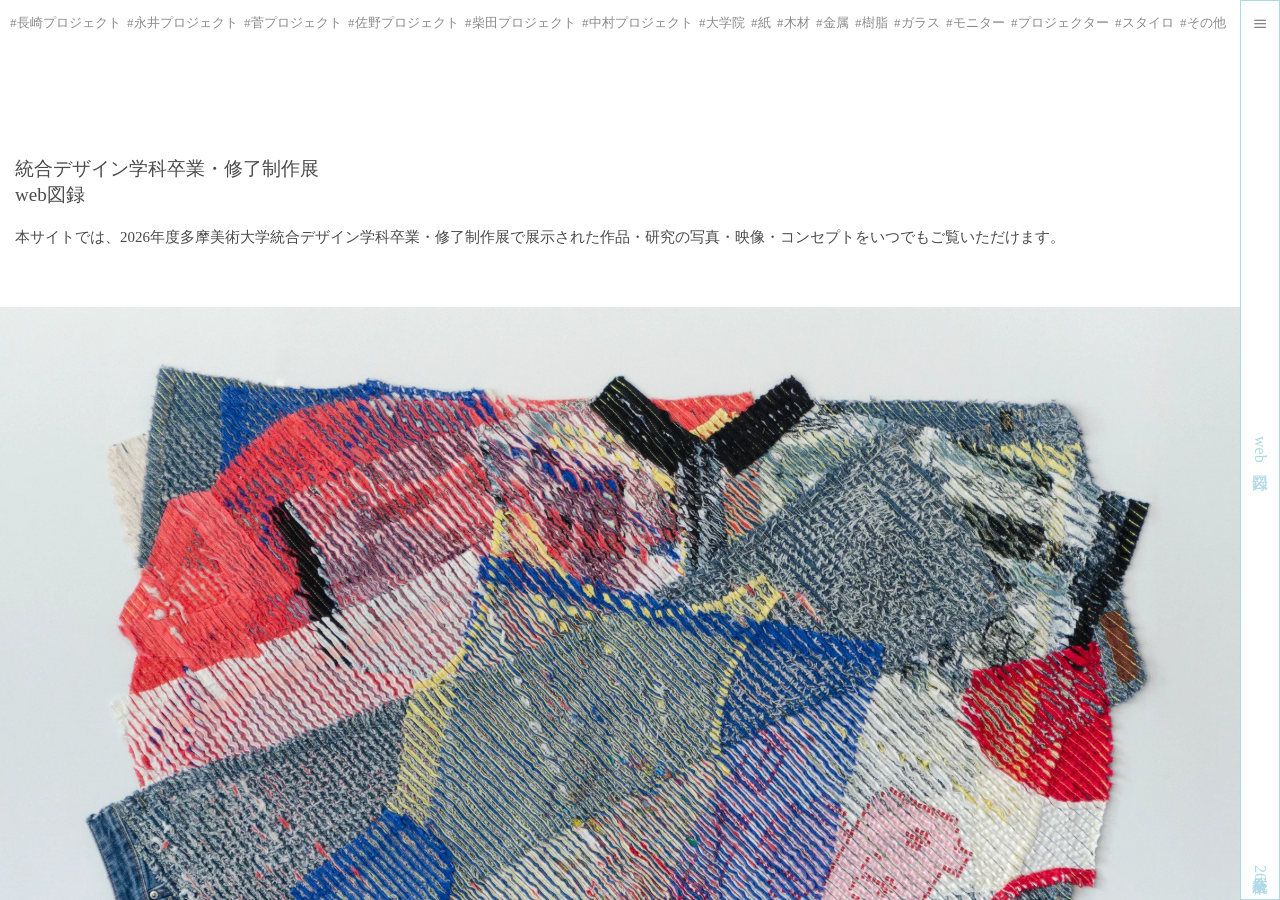
==== index.html @ 639e388f "add code meta name=robots content=noindex" ====
<!DOCTYPE html>
<html lang="ja">
<head>
    <meta charset="UTF-8">
    <meta name="viewport" content="width=device-width, initial-scale=1.0">
    <meta name="robots" content="noindex">
    <title>Prototype / 統合デザイン学科卒業・修了制作展2026 / web図録</title>
    <link rel="stylesheet" href="common.css">
    <link rel="stylesheet" href="index.css">

</head>

<body>


<!---->

<div class="app-container">


  <main class="main-window">
    <div class="content-wrapper">

      <section class="filter-tags"></section>

      <section class="web-title">
        <a class="title" href="index.html">統合デザイン学科卒業・修了制作展<br>web図録</a> <!--あとでリンク入れるか？　今の様子では、プロジェクト名に変化-->
        <div class="professor-name"></div>
        <div class="titletext">本サイトでは、2026年度多摩美術大学統合デザイン学科卒業・修了制作展で展示された作品・研究の写真・映像・コンセプトをいつでもご覧いただけます。</div>
        <!--↑ここもプロジェクト説明文に変化-->
      </section>

      <div id="work-list" class="work-grid"></div>

      <div style="height: 400px;"></div> <!--（スクロール確認用のダミー余白）-->
    </div>
  </main>





<nav class="side-bar" id="side-bar">
    <div class="fixed-labels">
      <div class="bar-icon"  id="menu-icon-toggle"><span>≡</span></div>
      <div class="bar-mid"><span class="vertical-text">web図録</span></div>
      <div class="bar-low"><span class="vertical-text">統合卒展26</span></div>
    </div>


<!--左揃えしたいグループを一塊=wrapperにしていき、その中で左揃えにする-->
  <div class="menu-content" id="menu-content">
      <div class="menu-links-wrapper">
        <div class="menu-links">
          <div><a href="index.html" class="linktoTop">web図録トップ</a></div>
          <div><a class="linktoCredit">クレジット</a></div>
          <div><a href="https://integrated.jp/gw26/" class="linktoExhibitionsite">当日のサイト</a></div>
          <div class="sns-links">
            <span><a href="https://www.instagram.com/integrated_gw">Instagram</a></span>
            <span><a href="https://x.com/integrated_gw">X</a></span>
          </div>
        </div>
      </div>

    <div class="exhibition-title">
      <div class="title-jp">
        多摩美術大学<br>
        統合デザイン学科<br>
        卒業・修了制作展 2026
      </div>
      <div class="title-en">
        Tama Art University<br>
        Department of Integrated Design<br>
        Graduation Show 2026
      </div>
    </div>

  <p class="gimmick-info">（つぶつぶをクリックしてみてください。）</p>
  </div>

</nav>

<main class="sidebar-underrayer"></main>



</div>





<script src="common.js"></script>
<script src="index.js"></script>


</body>

</html>
---- common.css ----
html, body {
  width: 100%;
  height: 100%;
  margin: 0;
  padding: 0;
  overflow-x: hidden; /* 横方向のはみ出しを隠す */
  /*position: fixed;*/    /* iPhoneでの「引っ張り更新」などの余計な動きを止める（任意） */
  font-family: "Times","Yu Gothic","游ゴシック";
}


/* 画面全体の器 */
.app-container {
  display: flex;         /* 横並びにする */
  width: 100vw;          /* 画面の横幅いっぱい */
  height: 100vh;         /* 画面の縦幅いっぱい（ここが重要！） */
  overflow: hidden;      /* 画面全体がガタガタ動くのを防ぐ */
}

/* 左側のメイン窓 */
.main-window {
  position: relative;
  padding-top: 0;
  margin-top: 0;
  /*width: calc(100vw - 40px); /*サイドバーの幅を変えたらここも買えること*/
  flex: 1; /* 残りの幅を全て使用する指示 */
  height: 100%;          /* 親（container）と同じ高さにする */
  overflow-y: auto;      /* 中身が溢れたら、この窓の中だけでスクロールさせる */
  overflow-x: hidden;
  z-index: 1;         /* サイドバーより低い数字 */
  -webkit-overflow-scrolling: touch; /* iPhoneでヌルヌル動かすための設定 */
  background-color: #fff;

  /* --- スクロールバーを隠す設定 --- */
  -ms-overflow-style: none;    /* IE, Edge用 */
  scrollbar-width: none;       /* Firefox用 */
}

/* Chrome, Safari, iPhone用 */
.main-window::-webkit-scrollbar {
  display: none;
}




/* メインコンテンツ：バーの幅(40px)分だけ右を空ける */
.sidebar-underrayer{
  padding-right: 40px; 
  box-sizing: border-box;
}

/* 右側のサイドバー */
.side-bar {
  width: 40px;
  height: 100dvh;  /* safariでは下にあるUIで文字が隠れたりするので、動的ビューポートの高さ(dynamic viewport height)を指定 */
  right: 0;
  top: 0;
  background-color: #fff;
  box-shadow: inset 0 0 0 1px #add8e6; /* イラレの「線の位置：内側」と同じ挙動。4つ目の数値は線の広がりを指定 */
  /*flex-shrink: 0;        /* 画面が狭くなってもバーが潰れないようにする */

  cursor: pointer;
  position: fixed;
  display: flex;
  align-items: center;
  justify-content: center;
  z-index: 700;
  pointer-events: auto;

  box-sizing: border-box; /* paddingを幅に含める */
  padding: 20px;
  /*transition: width 0.4s ease;*/
}
.side-bar.is-open {
  width: 100vw;
  box-shadow: inset 0 0 0 3px #add8e6;
  padding-right: 40px; /* 右側のバーの幅分、内側に押し戻す */
}

/* 縦書きテキスト */
.vertical-text {
  writing-mode: vertical-rl;
  color: #add8e6;
  font-family: "Times","Yu Mincho","游明朝体";
  white-space: nowrap;   /* 改行を防ぐ */

  /* spanを「箱」として認識させ、中の文字を中央へ */
  display: inline-flex;
  align-items: center;
  justify-content: center;
  
  line-height: 1.2em;
  text-align: center;
  margin: 0;
  padding: 0;
  width: 1em;
  margin: 0 0 0 0;
}
.fixed-labels{
  position: absolute;
  top: 0;
  right: 0;
  width: 40px;
  height: 100%;

  display: flex;
  flex-direction: column; /*中身を縦に並べる*/
  justify-content: space-between; /*最初と最後を端っこに配置し、残りをその中央に配置=上中下に均等にばらけさせる*/
  align-items: center; /*横方向(幅の中央)に揃える*/
  box-sizing: border-box;
  pointer-events: none; /* 下のメニューの邪魔をしない */
  padding: 10px 0 calc(15px + env(safe-area-inset-bottom)) 0;
}
/* メニュー画面の時のみ、サイドバー横幅分を引くのではなく画面全体を用いて文字情報を配置 */
/* flexboxは、どれかを基準にして他を順番に選ぶというときに使いやすい 
　　menu-contentが上端からどのくらいとか、SNSリンクとタイトルの間の距離はこのくらいとか指定してないのに空いているとき、flexboxの自動計算で決まっている。
　　align-itemsは左右、justfy-contentが上下*/
.menu-content {
  display: none;
  flex-direction: column;
  align-items: center;    /* 基本は全体を中央に寄せる */
  justify-content: center;
  
  width: 100vw; /*画面全体を使用に変更*/ /*calc(100% - 40px); /* 右側の40px（バーの文字分）を除いたエリアで中央に */
  height: 100vh;
  pointer-events: auto;
  font-family: "Times","Yu Gothic","游ゴシック";
  box-sizing: border-box;
  position: relative;
  /*color: #0787ff; /* color: #4b4b4b; */
}
/* 開いた時だけ中身を出す */
.side-bar.is-open .menu-content {
  display: flex;
  flex-direction: column;
}
#menu-icon-toggle{
  color: #7f7f7f;
  font-size: 25px;
  pointer-events: auto;
  cursor: pointer;
  z-index: 20;
  /*padding: 1px 0 0 0;*/
}
/*
.fixed-labels .bar-low{
  padding: 0 0 10px 0;;
}
*/


.menu-links {
  display: flex;
  flex-direction: column;
  align-items: flex-start; /* 塊の中では左揃え */
  width: fit-content;      /* 中身の幅に合わせる */
  margin-bottom: 50px;     /* 下の展示和英タイトルとの余白 */
  line-height: 40px;
}
.menu-links a {
  text-decoration: under-line;
  color: #4b4b4b; /* color: #4b4b4b;#0787ff; */
  font-size: 15px;
  text-align: left;
}
.menu-links-wrapper {
  display: flex;
  flex-direction: column;
  align-items: flex-start; /* ブロックの中のみ左揃え */
  width: fit-content;      /* 中身の幅に合わせる */
  margin-bottom: 80px;
}
.sns-links {
  display: flex;
  font-family: "Times";
  margin-top: 30px;
  gap: 30px;
  color: #4b4b4b; /* color: #4b4b4b;#0787ff; */
}

.exhibition-title {
  display: flex;
  flex-direction: row;
  justify-content: center;
  align-items: flex-start;
  width: 100%;
  font-size: 12px;
  line-height: 1.5;
  white-space: nowrap;
  color: #4b4b4b; /* color: #4b4b4b;#0787ff; */
}
.title-jp{
  text-align: left;       /* ブロック内は左揃え */
  margin-right: 30px;     /* 和英タイトルの間の距離 */
}
.title-en {
  text-align: left;
}

.gimmick-info {
  position: absolute;
  bottom: max(70px, env(safe-area-inset-bottom));  left: 50%;
  transform: translateX(-50%);

  text-align: center;
  font-size: 12px;
  color: #a4a4a4;
  width: 100%;
  white-space: nowrap;
}




/* iPhoneのタップハイライトを消す */
* {
  -webkit-tap-highlight-color: transparent;
}





/* 追加：各ブロック（タグ・題字・作品）を包む袋 */
.content-wrapper {
  display: flex;
  flex-direction: column; /* 中身を縦に並べる */
  align-items: flex-start; /* 中身を左寄せにする */
  width: 100%;
  padding: 0px 0px;     /* 上下px、左右pxの余白 */
  box-sizing: border-box; /* パディングを幅に含める */
}









/* 作品一覧用 */

/* 作品ひとつひとつの塊 */
.work-item {
  width: 100%;
  margin-bottom: 20px; /* 作品同士の縦の間隔 */
}

/* サムネイル画像 */
.work-thumbnail img {
  width: 100%;
  height: auto;
  display: block;
  /* 画像の下に隙間ができないように */
}

/* 作品名と作者名のエリア */
.work-info {
  margin-top: 7px; /* 作品名と画像の間を詰めたい場合はここ */
  display: flex;
  gap: 20px; /* 作品名と作者名の間の隙間 */
  font-size: 14px;
  color: #333;
  padding: 0 5px; /* 少しだけ内側に寄せる */
  font-family: "游ゴシック","Yu Gothic";
}

/*.work-title {
  font-weight: 500;
}*/

.work-designer {
  color: #666; /* 作者名は少しだけ薄くすると読みやすい */
}

/* 画像が読み込まれるまでの背景（オプション） */
.work-thumbnail {
  background-color: #f9f9f9;
}





/* リンクの初期デザインを打ち消す */
.work-item-link {
  text-decoration: none; /* 下線を消す */
  color: inherit;        /* 文字色を親要素(黒)から引き継ぐ */
  display: block;        /* ブロック全体をクリック可能にする */
  width: 100%;
}

/* iPhoneでタップした時に少し反応させる（任意） */
.work-item-link:active {
  opacity: 0.7;
}
---- index.css ----
.filter-tags {
  font-family: "游ゴシック";
  font-size: 13px;
  color: #8b8b8b;
  display: flex;
  flex-wrap: wrap;       /* 画面端で自動で次の行へ */
  line-height: 2;      /* 行間を少し空けてタップしやすく */
  word-break: break-all; /* 長い単語でも崩れないように */
  margin-top: 10px;
  margin-left: 10px;
}

.filter-tags span {
  cursor: pointer;
  /* padding: 0 5px; ← JSのスペースだけでなくCSSでも微調整可能 */
}
.filter-tags span.active {
  color: magenta;
}



.web-title{
    margin-top: 120px;
    margin-bottom: 0px;
    margin-left: 10px;
    margin-left: 10px;
    margin: 120px 20px 0px 15px;
}
.web-title .title{
    font-family: "Times","游明朝体","Yu Mincho";
    font-size: 19px;
    color: #4b4b4b;
}
.web-title .professor-name{
    font-family: "Times","游明朝体","Yu Mincho";
    font-size: 15px;
    color: #4b4b4b;
    margin-top: 7px;

}
.web-title .titletext{
    font-family: "Times","游明朝体","Yu Mincho";
    font-size: 15px;
    color: #4b4b4b;
    margin: 20px 0 60px 0;
}
.web-title a.title {
    color: #4b4b4b;
    text-decoration: none;
}


/* ブロック3：作品一覧 */
.work-grid {
  display: flex;
  flex-direction: column;
  gap: 30px;
  font-family: "Yu Gothic","游ゴシック";
}
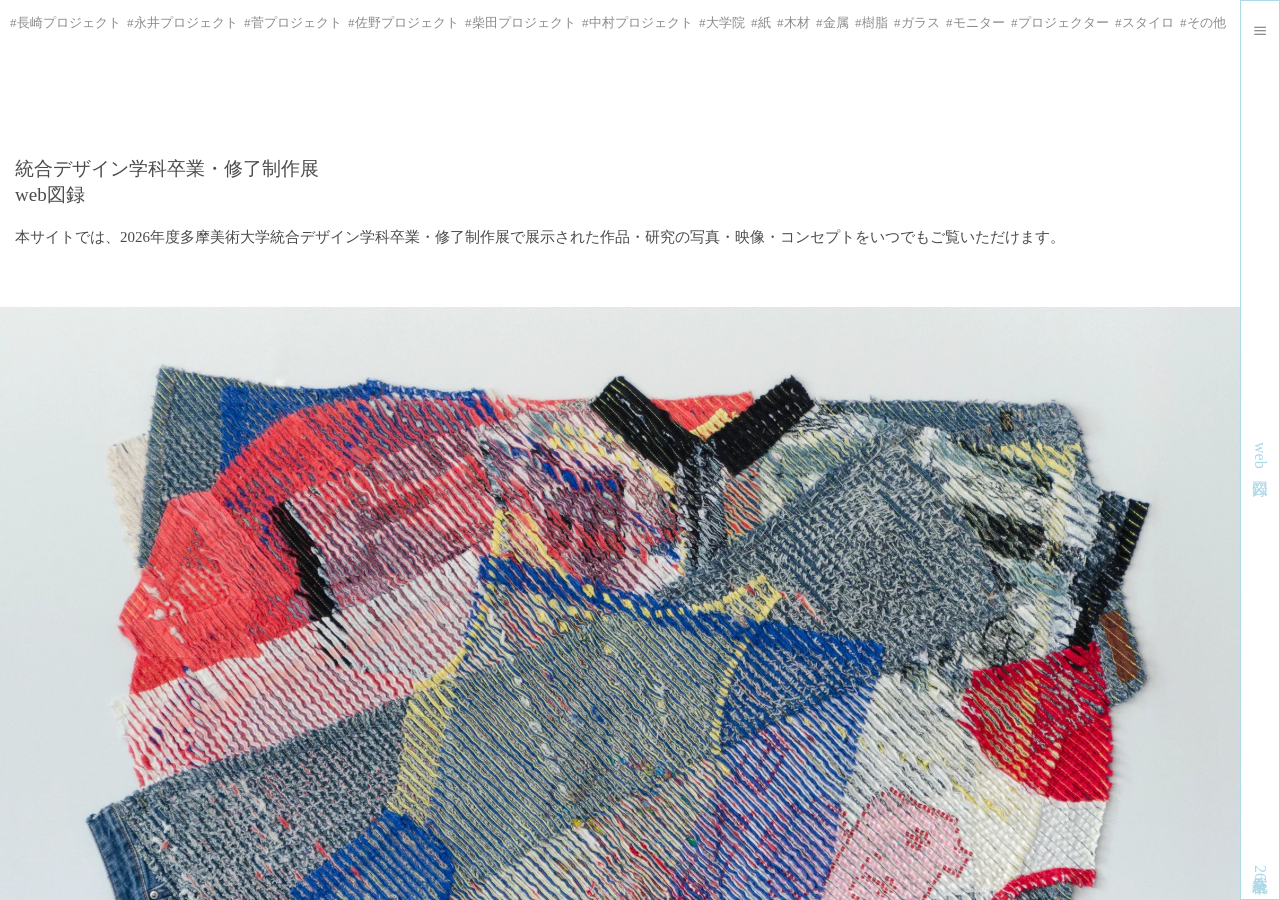
==== commit f7da6bbb: "update 0325 notion-Checkmark 3/25_1" ====
--- a/index.html
+++ b/index.html
@@ -3,7 +3,6 @@
 <head>
     <meta charset="UTF-8">
     <meta name="viewport" content="width=device-width, initial-scale=1.0">
-    <meta name="robots" content="noindex">
     <title>Prototype / 統合デザイン学科卒業・修了制作展2026 / web図録</title>
     <link rel="stylesheet" href="common.css">
     <link rel="stylesheet" href="index.css">
@@ -24,10 +23,8 @@
       <section class="filter-tags"></section>
 
       <section class="web-title">
-        <a class="title" href="index.html">統合デザイン学科卒業・修了制作展<br>web図録</a> <!--あとでリンク入れるか？　今の様子では、プロジェクト名に変化-->
-        <div class="professor-name"></div>
+        <a class="title" href="index.html">統合デザイン学科卒業・修了制作展<br>web図録</a>
         <div class="titletext">本サイトでは、2026年度多摩美術大学統合デザイン学科卒業・修了制作展で展示された作品・研究の写真・映像・コンセプトをいつでもご覧いただけます。</div>
-        <!--↑ここもプロジェクト説明文に変化-->
       </section>
 
       <div id="work-list" class="work-grid"></div>
@@ -44,7 +41,7 @@
     <div class="fixed-labels">
       <div class="bar-icon"  id="menu-icon-toggle"><span>≡</span></div>
       <div class="bar-mid"><span class="vertical-text">web図録</span></div>
-      <div class="bar-low"><span class="vertical-text">統合卒展26</span></div>
+      <div class="bar-low"><a href="index.html" class="vertical-text link-to-Top"><span class="vertical-text">統合卒展26</span></a></div>
     </div>
 
 
@@ -80,7 +77,6 @@
 
 </nav>
 
-<main class="sidebar-underrayer"></main>
 
 
 
--- a/common.css
+++ b/common.css
@@ -7,7 +7,7 @@
   padding: 0;
   overflow-x: hidden; /* 横方向のはみ出しを隠す */
   /*position: fixed;*/    /* iPhoneでの「引っ張り更新」などの余計な動きを止める（任意） */
-  font-family: "Times","Yu Gothic","游ゴシック";
+  font-family: "Times","Yu Gothic","游ゴシック",serif;
 }
 
 
@@ -46,45 +46,48 @@
 
 
 
-/* メインコンテンツ：バーの幅(40px)分だけ右を空ける */
-.sidebar-underrayer{
-  padding-right: 40px; 
-  box-sizing: border-box;
-}
 
 /* 右側のサイドバー */
+/* 3/24を受けて、サイドバーについて、メニューを開いていない時はサイドバーのエリア越しに背後をスクロールできるようにする */
 .side-bar {
   width: 40px;
   height: 100dvh;  /* safariでは下にあるUIで文字が隠れたりするので、動的ビューポートの高さ(dynamic viewport height)を指定 */
   right: 0;
   top: 0;
-  background-color: #fff;
-  box-shadow: inset 0 0 0 1px #add8e6; /* イラレの「線の位置：内側」と同じ挙動。4つ目の数値は線の広がりを指定 */
+  background-color: transparent;
+  box-shadow: none;
   /*flex-shrink: 0;        /* 画面が狭くなってもバーが潰れないようにする */
 
-  cursor: pointer;
   position: fixed;
   display: flex;
   align-items: center;
   justify-content: center;
   z-index: 700;
-  pointer-events: auto;
+
+  pointer-events: none; /* サイドバーの初期状態を、指が通り抜ける設定にするため、autoではなくnoneへ */
+  touch-action: none; /* このエリアでのスクロールをブラウザに無視させる */
 
   box-sizing: border-box; /* paddingを幅に含める */
-  padding: 20px;
   /*transition: width 0.4s ease;*/
 }
 .side-bar.is-open {
   width: 100vw;
+  background-color: #fff;
   box-shadow: inset 0 0 0 3px #add8e6;
   padding-right: 40px; /* 右側のバーの幅分、内側に押し戻す */
+  pointer-events: auto; /* 開いているときは操作可能にするため追加 */
+  overflow-y: auto;
+}
+.side-bar.is-open .fixed-labels {
+  background-color: transparent;
+  box-shadow: none;
 }
 
 /* 縦書きテキスト */
 .vertical-text {
   writing-mode: vertical-rl;
   color: #add8e6;
-  font-family: "Times","Yu Mincho","游明朝体";
+  font-family: "Times","Yu Mincho","游明朝体",serif;
   white-space: nowrap;   /* 改行を防ぐ */
 
   /* spanを「箱」として認識させ、中の文字を中央へ */
@@ -97,7 +100,13 @@
   margin: 0;
   padding: 0;
   width: 1em;
-  margin: 0 0 0 0;
+  margin: 0 0;
+  text-decoration: none;
+
+  /* 閉じていても、文字やアイコンは触れるようにする */
+  pointer-events: auto;
+  touch-action: auto;
+  cursor: pointer;
 }
 .fixed-labels{
   position: absolute;
@@ -105,19 +114,23 @@
   right: 0;
   width: 40px;
   height: 100%;
+  z-index: 20;
 
   display: flex;
   flex-direction: column; /*中身を縦に並べる*/
   justify-content: space-between; /*最初と最後を端っこに配置し、残りをその中央に配置=上中下に均等にばらけさせる*/
   align-items: center; /*横方向(幅の中央)に揃える*/
   box-sizing: border-box;
-  pointer-events: none; /* 下のメニューの邪魔をしない */
+  pointer-events: none;
   padding: 10px 0 calc(15px + env(safe-area-inset-bottom)) 0;
+
+  box-shadow: inset 0 0 0 1px #add8e6;  /* イラレの「線の位置：内側」と同じ挙動。4つ目の数値は線の広がりを指定 */
+  background-color: #fff; /* 閉じている時の白い帯 */
 }
 /* メニュー画面の時のみ、サイドバー横幅分を引くのではなく画面全体を用いて文字情報を配置 */
 /* flexboxは、どれかを基準にして他を順番に選ぶというときに使いやすい 
-　　menu-contentが上端からどのくらいとか、SNSリンクとタイトルの間の距離はこのくらいとか指定してないのに空いているとき、flexboxの自動計算で決まっている。
-　　align-itemsは左右、justfy-contentが上下*/
+menu-contentが上端からどのくらいとか、SNSリンクとタイトルの間の距離はこのくらいとか指定してないのに空いているとき、flexboxの自動計算で決まっている。
+align-itemsは左右、justfy-contentが上下*/
 .menu-content {
   display: none;
   flex-direction: column;
@@ -127,7 +140,7 @@
   width: 100vw; /*画面全体を使用に変更*/ /*calc(100% - 40px); /* 右側の40px（バーの文字分）を除いたエリアで中央に */
   height: 100vh;
   pointer-events: auto;
-  font-family: "Times","Yu Gothic","游ゴシック";
+  font-family: "Times","Yu Gothic","游ゴシック",serif;
   box-sizing: border-box;
   position: relative;
   /*color: #0787ff; /* color: #4b4b4b; */
@@ -138,18 +151,39 @@
   flex-direction: column;
 }
 #menu-icon-toggle{
-  color: #7f7f7f;
+  color: #888;
   font-size: 25px;
+  z-index: 900;
+  position: relative;
+
+  /* 閉じていても、文字やアイコンは触れるようにする */
   pointer-events: auto;
   cursor: pointer;
-  z-index: 20;
-  /*padding: 1px 0 0 0;*/
-}
-/*
-.fixed-labels .bar-low{
-  padding: 0 0 10px 0;;
-}
-*/
+  touch-action: auto;
+
+  display: flex;           /* 中の ≡ や × を中央に寄せる */
+  align-items: center;     /* 垂直方向中央 */
+  justify-content: center; /* 水平方向中央 */
+
+  width: 40px;             /* バーの幅に合わせる */
+  height: 40px;            /* ≡,×ともに40pxの中に収める */
+  
+  font-size: 25px;         /* 記号の大きさ */
+  line-height: 1;          /* 行間の影響を排除 */
+}
+/* 下2つはサイドバー内の統合卒展26というトップへのリンクに関するもの */
+.link-to-top {
+  text-decoration: none;
+  color: #add8e6; /* 他の文字と色を合わせる */
+  display: block;
+  width: 100%;
+  height: 100%;
+}
+.link-to-top:hover {
+  opacity: 0.7;
+}
+
+
 
 
 .menu-links {
@@ -162,8 +196,7 @@
 }
 .menu-links a {
   text-decoration: under-line;
-  color: #4b4b4b; /* color: #4b4b4b;#0787ff; */
-  font-size: 15px;
+  color: #4a4a4a;
   text-align: left;
 }
 .menu-links-wrapper {
@@ -178,7 +211,7 @@
   font-family: "Times";
   margin-top: 30px;
   gap: 30px;
-  color: #4b4b4b; /* color: #4b4b4b;#0787ff; */
+  color: #4a4a4a;
 }
 
 .exhibition-title {
@@ -190,7 +223,7 @@
   font-size: 12px;
   line-height: 1.5;
   white-space: nowrap;
-  color: #4b4b4b; /* color: #4b4b4b;#0787ff; */
+  color: #4a4a4a; /* color: #4b4b4b;#0787ff; */
 }
 .title-jp{
   text-align: left;       /* ブロック内は左揃え */
@@ -207,7 +240,7 @@
 
   text-align: center;
   font-size: 12px;
-  color: #a4a4a4;
+  color: #888;
   width: 100%;
   white-space: nowrap;
 }
@@ -230,7 +263,7 @@
   flex-direction: column; /* 中身を縦に並べる */
   align-items: flex-start; /* 中身を左寄せにする */
   width: 100%;
-  padding: 0px 0px;     /* 上下px、左右pxの余白 */
+  padding-right: 40px;
   box-sizing: border-box; /* パディングを幅に含める */
 }
 
@@ -264,17 +297,13 @@
   display: flex;
   gap: 20px; /* 作品名と作者名の間の隙間 */
   font-size: 14px;
-  color: #333;
+  color: #4a4a4a;
   padding: 0 5px; /* 少しだけ内側に寄せる */
-  font-family: "游ゴシック","Yu Gothic";
-}
-
-/*.work-title {
-  font-weight: 500;
-}*/
+  font-family: "Yu Gothic","游ゴシック",sans-serif;
+}
 
 .work-designer {
-  color: #666; /* 作者名は少しだけ薄くすると読みやすい */
+  color: #4a4a4a;
 }
 
 /* 画像が読み込まれるまでの背景（オプション） */
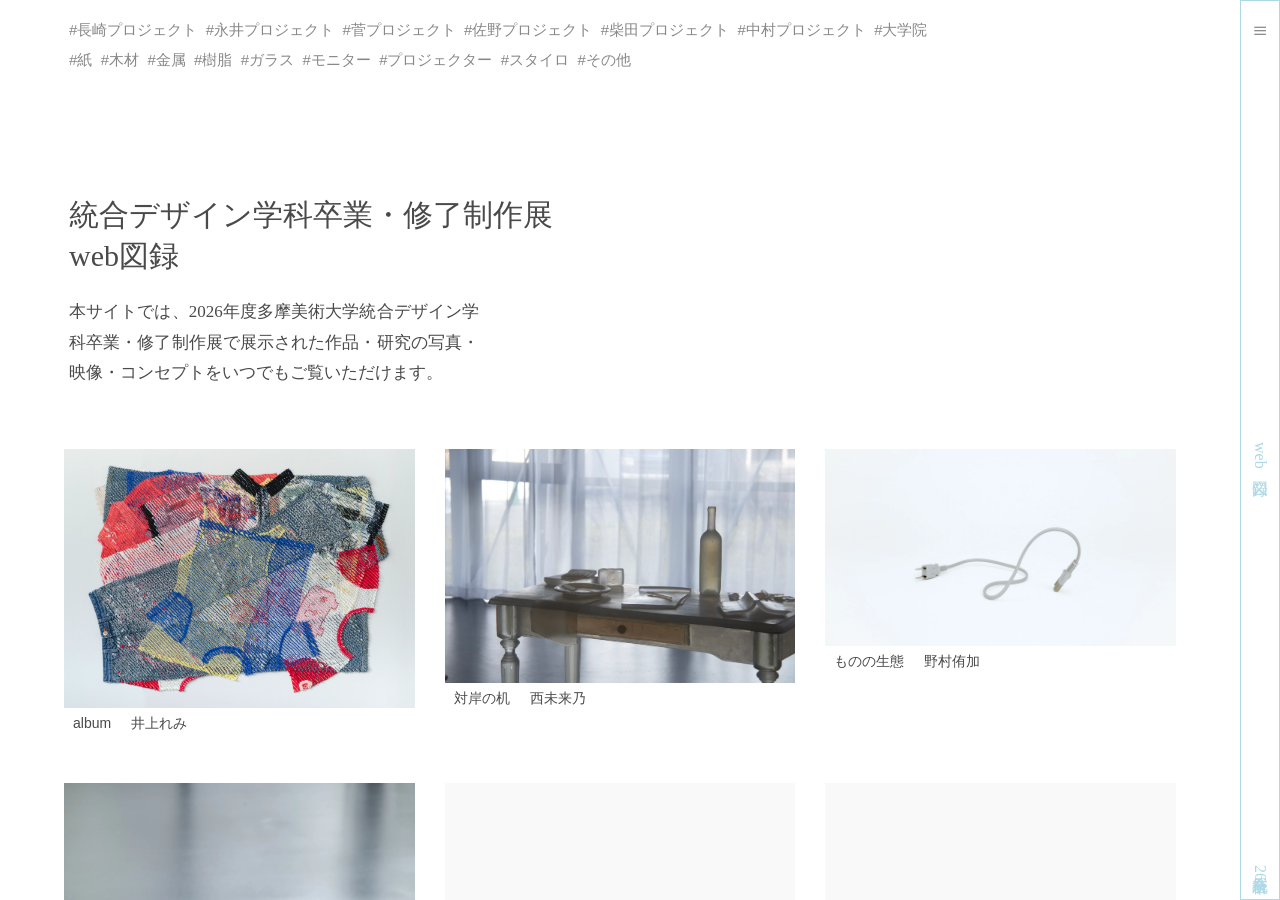
==== commit e7ab048f: "update notion-Checkmark 3/25_2 (listpage_responsive)" ====
--- a/index.html
+++ b/index.html
@@ -20,10 +20,13 @@
   <main class="main-window">
     <div class="content-wrapper">
 
-      <section class="filter-tags"></section>
+      <div id="project-tags" class="filter-tags"></div>
+      <div id="material-tags" class="filter-tags"></div>
+
 
       <section class="web-title">
         <a class="title" href="index.html">統合デザイン学科卒業・修了制作展<br>web図録</a>
+        <div class="professor-name"></div>
         <div class="titletext">本サイトでは、2026年度多摩美術大学統合デザイン学科卒業・修了制作展で展示された作品・研究の写真・映像・コンセプトをいつでもご覧いただけます。</div>
       </section>
 
--- a/common.css
+++ b/common.css
@@ -7,7 +7,7 @@
   padding: 0;
   overflow-x: hidden; /* 横方向のはみ出しを隠す */
   /*position: fixed;*/    /* iPhoneでの「引っ張り更新」などの余計な動きを止める（任意） */
-  font-family: "Times","Yu Gothic","游ゴシック",serif;
+  font-family: "Times","Times New Roman","游ゴシック","游ゴシック体","Yu Gothic","YuGothic",serif;
 }
 
 
@@ -36,6 +36,10 @@
   /* --- スクロールバーを隠す設定 --- */
   -ms-overflow-style: none;    /* IE, Edge用 */
   scrollbar-width: none;       /* Firefox用 */
+
+  display: flex;
+  flex-direction: column;
+  align-items: center;
 }
 
 /* Chrome, Safari, iPhone用 */
@@ -74,7 +78,7 @@
   width: 100vw;
   background-color: #fff;
   box-shadow: inset 0 0 0 3px #add8e6;
-  padding-right: 40px; /* 右側のバーの幅分、内側に押し戻す */
+  /*padding-right: 40px; /* 右側のバーの幅分、内側に押し戻す */
   pointer-events: auto; /* 開いているときは操作可能にするため追加 */
   overflow-y: auto;
 }
@@ -87,7 +91,7 @@
 .vertical-text {
   writing-mode: vertical-rl;
   color: #add8e6;
-  font-family: "Times","Yu Mincho","游明朝体",serif;
+  font-family: "Times","Times New Roman","游明朝体","游明朝","Yu Mincho","YuMincho",serif;
   white-space: nowrap;   /* 改行を防ぐ */
 
   /* spanを「箱」として認識させ、中の文字を中央へ */
@@ -132,18 +136,19 @@
 menu-contentが上端からどのくらいとか、SNSリンクとタイトルの間の距離はこのくらいとか指定してないのに空いているとき、flexboxの自動計算で決まっている。
 align-itemsは左右、justfy-contentが上下*/
 .menu-content {
+  width: 100vw; /*画面全体を使用に変更*/ /*calc(100% - 40px); /* 右側の40px（バーの文字分）を除いたエリアで中央に */
+  height: 100dvh;
+  
   display: none;
   flex-direction: column;
   align-items: center;    /* 基本は全体を中央に寄せる */
   justify-content: center;
   
-  width: 100vw; /*画面全体を使用に変更*/ /*calc(100% - 40px); /* 右側の40px（バーの文字分）を除いたエリアで中央に */
-  height: 100vh;
   pointer-events: auto;
-  font-family: "Times","Yu Gothic","游ゴシック",serif;
+  font-family: "Times","Times New Roman","游ゴシック","游ゴシック体","Yu Gothic","YuGothic",sans-serif;
   box-sizing: border-box;
   position: relative;
-  /*color: #0787ff; /* color: #4b4b4b; */
+  padding: 0 40px; /* 左右に40pxずつのマージンを設けて中央揃えを維持し、右端の固定テキストとの衝突を回避 */
 }
 /* 開いた時だけ中身を出す */
 .side-bar.is-open .menu-content {
@@ -193,6 +198,7 @@
   width: fit-content;      /* 中身の幅に合わせる */
   margin-bottom: 50px;     /* 下の展示和英タイトルとの余白 */
   line-height: 40px;
+  font-family: "Times","Times New Roman","游明朝体","游明朝","Yu Mincho","YuMincho",serif;
 }
 .menu-links a {
   text-decoration: under-line;
@@ -208,7 +214,7 @@
 }
 .sns-links {
   display: flex;
-  font-family: "Times";
+  font-family: "Times","Times New Roman";
   margin-top: 30px;
   gap: 30px;
   color: #4a4a4a;
@@ -224,6 +230,7 @@
   line-height: 1.5;
   white-space: nowrap;
   color: #4a4a4a; /* color: #4b4b4b;#0787ff; */
+  font-family: "Times","Times New Roman","游明朝体","游明朝","Yu Mincho","YuMincho",serif;
 }
 .title-jp{
   text-align: left;       /* ブロック内は左揃え */
@@ -243,6 +250,7 @@
   color: #888;
   width: 100%;
   white-space: nowrap;
+  font-family: "游明朝体","游明朝","Yu Mincho","YuMincho",serif;
 }
 
 
@@ -261,9 +269,9 @@
 .content-wrapper {
   display: flex;
   flex-direction: column; /* 中身を縦に並べる */
-  align-items: flex-start; /* 中身を左寄せにする */
-  width: 100%;
-  padding-right: 40px;
+  align-items: stretch;
+  width: 100%;
+  padding-right: 40px; /* サイドバー分の余白をとり、作品表示部分がバーの下に行かないようにする */
   box-sizing: border-box; /* パディングを幅に含める */
 }
 
@@ -293,18 +301,16 @@
 
 /* 作品名と作者名のエリア */
 .work-info {
-  margin-top: 7px; /* 作品名と画像の間を詰めたい場合はここ */
+  margin-top: 7px; /* 作品名と画像の間の距離 */
+  margin-left: 4px;
   display: flex;
   gap: 20px; /* 作品名と作者名の間の隙間 */
   font-size: 14px;
   color: #4a4a4a;
   padding: 0 5px; /* 少しだけ内側に寄せる */
-  font-family: "Yu Gothic","游ゴシック",sans-serif;
-}
-
-.work-designer {
-  color: #4a4a4a;
-}
+  font-family: "游ゴシック","游ゴシック体","Yu Gothic","YuGothic",sans-serif;
+}
+
 
 /* 画像が読み込まれるまでの背景（オプション） */
 .work-thumbnail {
@@ -327,3 +333,5 @@
 .work-item-link:active {
   opacity: 0.7;
 }
+
+
--- a/index.css
+++ b/index.css
@@ -4,14 +4,13 @@
 
 
 .filter-tags {
-  font-family: "游ゴシック";
+  font-family: "游ゴシック","游ゴシック体","Yu Gothic","YuGothic",sans-serif;
   font-size: 13px;
-  color: #8b8b8b;
+  color: #888;
   display: flex;
   flex-wrap: wrap;       /* 画面端で自動で次の行へ */
   line-height: 2;      /* 行間を少し空けてタップしやすく */
   word-break: break-all; /* 長い単語でも崩れないように */
-  margin-top: 10px;
   margin-left: 10px;
 }
 
@@ -22,47 +21,118 @@
 .filter-tags span.active {
   color: magenta;
 }
+#project-tags{
+  margin-top: 15px;
+}
+
 
 
 
 .web-title{
-    margin-top: 120px;
-    margin-bottom: 0px;
-    margin-left: 10px;
-    margin-left: 10px;
     margin: 120px 20px 0px 15px;
 }
 .web-title .title{
-    font-family: "Times","游明朝体","Yu Mincho";
+    font-family: "Times","Times New Roman","游明朝体","游明朝","Yu Mincho","YuMincho",serif;
     font-size: 19px;
-    color: #4b4b4b;
+    color: #4a4a4a;
 }
 .web-title .professor-name{
-    font-family: "Times","游明朝体","Yu Mincho";
+    font-family: "Times","Times New Roman","游明朝体","游明朝","Yu Mincho","YuMincho",serif;
     font-size: 15px;
-    color: #4b4b4b;
+    color: #4a4a4a;
     margin-top: 7px;
 
 }
 .web-title .titletext{
-    font-family: "Times","游明朝体","Yu Mincho";
-    font-size: 15px;
-    color: #4b4b4b;
+    font-family: "Times","Times New Roman","游明朝体","游明朝","Yu Mincho","YuMincho",serif;
+    font-size: 13px;
+    color: #4a4a4a;
     margin: 20px 0 60px 0;
+    max-width: 250px;     /* 箱組みのために横幅制限 */
+    line-height: 1.8;
+    text-align: justify;
 }
 .web-title a.title {
-    color: #4b4b4b;
+    color: #4a4a4a;
     text-decoration: none;
 }
 
 
+
 /* ブロック3：作品一覧 */
 .work-grid {
-  display: flex;
-  flex-direction: column;
+  display: grid;
+  grid-template-columns: 1fr;
   gap: 30px;
-  font-family: "Yu Gothic","游ゴシック";
+  font-family: "游ゴシック","游ゴシック体","Yu Gothic","YuGothic",sans-serif;
+  width: 100%;
+  padding: 0;
+  box-sizing: border-box;
 }
 
 
 
+
+
+
+
+
+/* レスポンシブ */
+
+/* 600px〜819px: 1列・左右に余白 */
+@media (min-width: 600px) {
+  .content-wrapper {
+    padding-left: 7%;
+    padding-right: calc(40px + 7%);
+  }
+  .filter-tags{
+    margin-left: 5px;
+  }
+  .web-title{
+    margin-left: 5px;
+  }
+
+}
+
+/* 820px〜1179px: 2列 */
+@media (min-width: 820px) {
+  .work-grid {
+    grid-template-columns: repeat(2, 1fr);
+    gap: 30px;
+  }
+  .content-wrapper {
+    padding-left: 5%;
+    padding-right: calc(40px + 5%);
+  }
+
+  .filter-tags{
+    font-size: 15px;
+  }
+  .web-title .title{
+    font-size: 30px;
+  }
+.web-title .professor-name{
+    font-size: 20px;
+  }
+.web-title .titletext{
+    font-size: 17px;
+    max-width: 410px;     /* 箱組みのために横幅制限 */
+}
+}
+
+/* 1180px〜: 3列・最大幅制限 */
+@media (min-width: 1180px) {
+  .work-grid {
+    grid-template-columns: repeat(3, 1fr);
+    gap: 30px;
+  }
+  .content-wrapper {
+    max-width: 1500px; /* 最大幅 */
+    width: 100%;
+    padding-right: calc(40px + 5%); /* サイドバーの幅40px+余白 */
+    padding-left: 5%;
+    box-sizing: border-box;
+    margin: 0;
+  }
+}
+
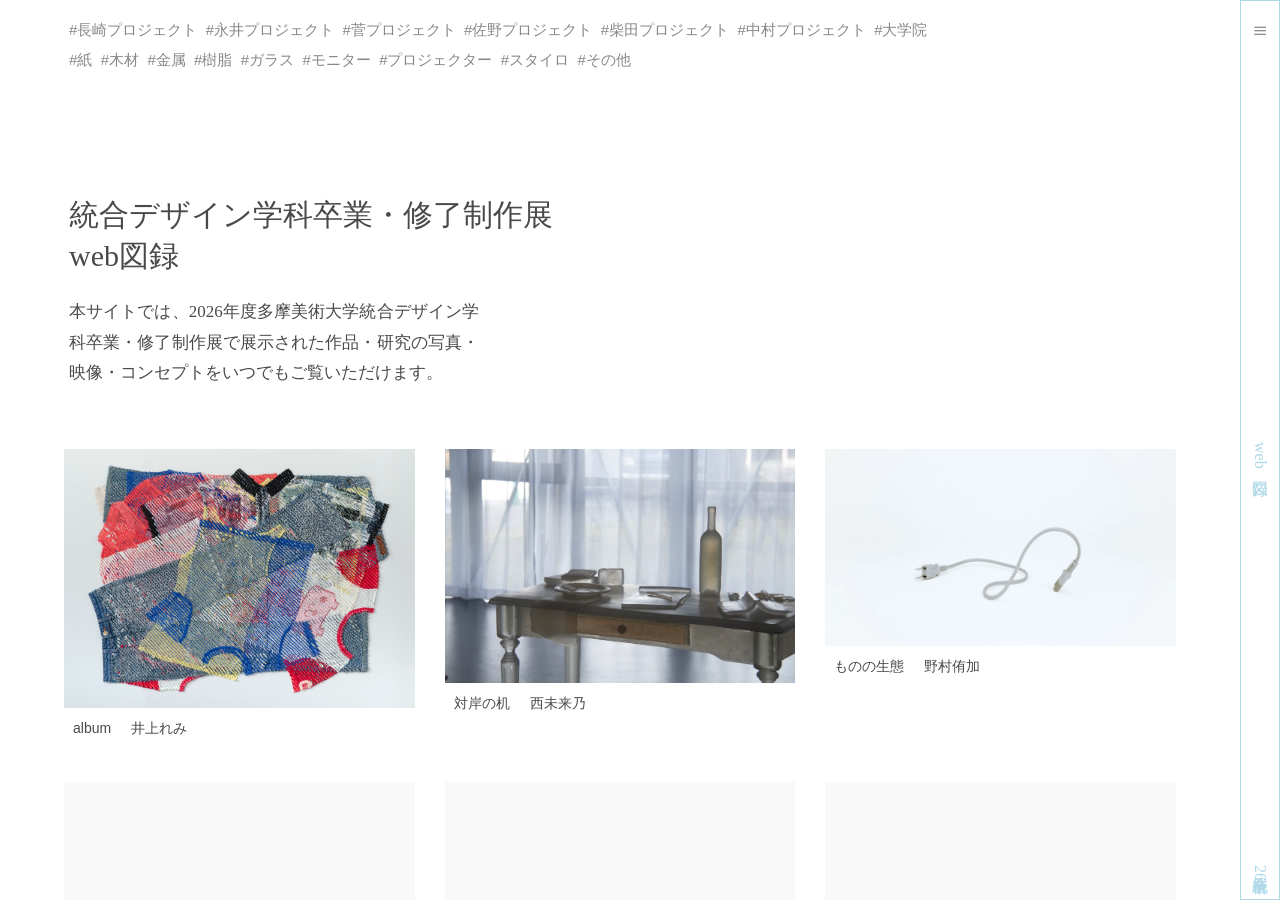
==== commit fd09ab7e: "update 3/27 個別ページのレスポンシブ対応と、不具合の修正(レコメンドエリアがサイドバー下に潜ってしまっていた点など)" ====
--- a/index.html
+++ b/index.html
@@ -6,10 +6,13 @@
     <title>Prototype / 統合デザイン学科卒業・修了制作展2026 / web図録</title>
     <link rel="stylesheet" href="common.css">
     <link rel="stylesheet" href="index.css">
+    <link rel="stylesheet" href="tubu-float.css">
 
 </head>
 
 <body>
+
+<div id="tubu-stage" aria-hidden="true"></div>
 
 
 <!---->
@@ -30,7 +33,7 @@
         <div class="titletext">本サイトでは、2026年度多摩美術大学統合デザイン学科卒業・修了制作展で展示された作品・研究の写真・映像・コンセプトをいつでもご覧いただけます。</div>
       </section>
 
-      <div id="work-list" class="work-grid"></div>
+      <div id="work-list" class="work-grid for-index"></div>
 
       <div style="height: 400px;"></div> <!--（スクロール確認用のダミー余白）-->
     </div>
@@ -91,8 +94,10 @@
 
 <script src="common.js"></script>
 <script src="index.js"></script>
+<script src="tubu-float.js"></script>
 
 
 </body>
 
-</html>+</html>
+
--- a/common.css
+++ b/common.css
@@ -39,7 +39,7 @@
 
   display: flex;
   flex-direction: column;
-  align-items: center;
+  align-items: stretch;
 }
 
 /* Chrome, Safari, iPhone用 */
@@ -138,17 +138,17 @@
 .menu-content {
   width: 100vw; /*画面全体を使用に変更*/ /*calc(100% - 40px); /* 右側の40px（バーの文字分）を除いたエリアで中央に */
   height: 100dvh;
+  padding-top: 22dvh; /* 画面の一番上からどのくらい下げるか */
   
   display: none;
   flex-direction: column;
-  align-items: center;    /* 基本は全体を中央に寄せる */
-  justify-content: center;
+  align-items: center;    /* 横軸では中央揃え */
+  justify-content: flex-start; /* 縦軸では中央揃えにしない */
   
   pointer-events: auto;
   font-family: "Times","Times New Roman","游ゴシック","游ゴシック体","Yu Gothic","YuGothic",sans-serif;
   box-sizing: border-box;
   position: relative;
-  padding: 0 40px; /* 左右に40pxずつのマージンを設けて中央揃えを維持し、右端の固定テキストとの衝突を回避 */
 }
 /* 開いた時だけ中身を出す */
 .side-bar.is-open .menu-content {
@@ -188,29 +188,42 @@
   opacity: 0.7;
 }
 
+/* サイドバー下の卒展26のリンク当たり判定を広げる */
+.link-to-Top{
+  position: relative;
+}
+.link-to-Top::after{
+  content: "";
+  position:absolute;
+
+  /* 文字を中心に、上下左右に判定をどれくらい広げるか(透明なクッションをつける) */
+  top: -15px;    /* 上に20px広げる */
+  bottom: -15px; /* 下に15px広げる */
+  left: -10px;   /* 左に10px広げる（バーの外側へ） */
+  right: -10px;  /* 右に10px広げる（バーの内側へ） */
+  
+  /* このクッションも「リンクの一部」として指に反応させる */
+  pointer-events: auto;
+  cursor: pointer;
+  /*background-color: rgba(255, 0, 0, 0.3); z-index: -1; /* どこまでが当たり判定になっているか色付けて見れる */
+}
 
 
 
 .menu-links {
+  font-size: 16px;
   display: flex;
   flex-direction: column;
   align-items: flex-start; /* 塊の中では左揃え */
   width: fit-content;      /* 中身の幅に合わせる */
-  margin-bottom: 50px;     /* 下の展示和英タイトルとの余白 */
   line-height: 40px;
   font-family: "Times","Times New Roman","游明朝体","游明朝","Yu Mincho","YuMincho",serif;
+  white-space: nowrap;
 }
 .menu-links a {
-  text-decoration: under-line;
+  text-decoration: none;
   color: #4a4a4a;
   text-align: left;
-}
-.menu-links-wrapper {
-  display: flex;
-  flex-direction: column;
-  align-items: flex-start; /* ブロックの中のみ左揃え */
-  width: fit-content;      /* 中身の幅に合わせる */
-  margin-bottom: 80px;
 }
 .sns-links {
   display: flex;
@@ -219,6 +232,14 @@
   gap: 30px;
   color: #4a4a4a;
 }
+.menu-links-wrapper {
+  display: flex;
+  flex-direction: column;
+  align-items: flex-start; /* ブロックの中のみ左揃え */
+  width: fit-content;      /* 中身の幅に合わせる */
+  margin: 0 auto 0 auto;  /* rightとleftでは左右中央に配置。bottomをタイトルとの距離を指定 */
+}
+
 
 .exhibition-title {
   display: flex;
@@ -228,6 +249,8 @@
   width: 100%;
   font-size: 12px;
   line-height: 1.5;
+  margin-top: auto;
+  margin-bottom: 12dvh;
   white-space: nowrap;
   color: #4a4a4a; /* color: #4b4b4b;#0787ff; */
   font-family: "Times","Times New Roman","游明朝体","游明朝","Yu Mincho","YuMincho",serif;
@@ -241,9 +264,8 @@
 }
 
 .gimmick-info {
-  position: absolute;
-  bottom: max(70px, env(safe-area-inset-bottom));  left: 50%;
-  transform: translateX(-50%);
+  position: relative;
+  margin-bottom: max(7dvh, env(safe-area-inset-bottom));
 
   text-align: center;
   font-size: 12px;
@@ -251,6 +273,7 @@
   width: 100%;
   white-space: nowrap;
   font-family: "游明朝体","游明朝","Yu Mincho","YuMincho",serif;
+  pointer-events: none;
 }
 
 
@@ -265,7 +288,7 @@
 
 
 
-/* 追加：各ブロック（タグ・題字・作品）を包む袋 */
+/* 各ブロック（タグ・題字・作品）を包む袋 */
 .content-wrapper {
   display: flex;
   flex-direction: column; /* 中身を縦に並べる */
@@ -273,18 +296,24 @@
   width: 100%;
   padding-right: 40px; /* サイドバー分の余白をとり、作品表示部分がバーの下に行かないようにする */
   box-sizing: border-box; /* パディングを幅に含める */
-}
-
-
-
-
-
-
-
-
+  position: relative;
+}
+
+
+
+
+
+
+
+/* 作品一覧　トップの一覧と個別ページのレコメンドで共通使用 */
+.work-grid {
+  display: grid;
+  gap: 30px;
+  font-family: "游ゴシック","游ゴシック体","Yu Gothic","YuGothic",sans-serif;
+  box-sizing: border-box;
+}
 
 /* 作品一覧用 */
-
 /* 作品ひとつひとつの塊 */
 .work-item {
   width: 100%;
@@ -301,7 +330,7 @@
 
 /* 作品名と作者名のエリア */
 .work-info {
-  margin-top: 7px; /* 作品名と画像の間の距離 */
+  margin-top: 17px; /* 作品名と画像の間の距離 */
   margin-left: 4px;
   display: flex;
   gap: 20px; /* 作品名と作者名の間の隙間 */
@@ -309,6 +338,8 @@
   color: #4a4a4a;
   padding: 0 5px; /* 少しだけ内側に寄せる */
   font-family: "游ゴシック","游ゴシック体","Yu Gothic","YuGothic",sans-serif;
+  flex-wrap: wrap;
+  line-height: 0.5;
 }
 
 
@@ -335,3 +366,41 @@
 }
 
 
+
+
+
+
+/*レスポンシブ*/
+
+@media (min-width: 820px) {
+  .menu-links {
+    font-size: 20px;
+    margin-bottom: 60px;     /* 下の展示和英タイトルとの余白 */
+    line-height: 60px;
+  }
+  .sns-links {
+    font-size: 20px;
+    margin-top: 40px;
+  }
+  .exhibition-title, .gimmick-info {
+    font-size: 16px;
+  }
+  .title-jp{
+      margin-right: 40px;     /* 和英タイトルの間の距離 */
+  }
+}
+
+
+
+
+/*レスポンシブ*/
+
+/* 試しに広い画面の時のみサイドバーの当たり判定をバー全体にする(バー上ではスクロールできなくなる) */
+@media (min-width: 600px) {
+  .fixed-labels {
+    pointer-events: auto; /* 帯全体でクリックに反応するようにする */
+    cursor: pointer;      /* どこを触っても指マークが出るようにする */
+  }
+}
+
+
--- a/index.css
+++ b/index.css
@@ -58,19 +58,9 @@
 }
 
 
-
-/* ブロック3：作品一覧 */
-.work-grid {
-  display: grid;
+.work-grid.for-index{
   grid-template-columns: 1fr;
-  gap: 30px;
-  font-family: "游ゴシック","游ゴシック体","Yu Gothic","YuGothic",sans-serif;
-  width: 100%;
-  padding: 0;
-  box-sizing: border-box;
 }
-
-
 
 
 
@@ -96,7 +86,7 @@
 
 /* 820px〜1179px: 2列 */
 @media (min-width: 820px) {
-  .work-grid {
+  .work-grid.for-index {
     grid-template-columns: repeat(2, 1fr);
     gap: 30px;
   }
@@ -111,18 +101,18 @@
   .web-title .title{
     font-size: 30px;
   }
-.web-title .professor-name{
+  .web-title .professor-name{
     font-size: 20px;
   }
-.web-title .titletext{
+  .web-title .titletext{
     font-size: 17px;
     max-width: 410px;     /* 箱組みのために横幅制限 */
-}
+  }
 }
 
 /* 1180px〜: 3列・最大幅制限 */
 @media (min-width: 1180px) {
-  .work-grid {
+  .work-grid.for-index {
     grid-template-columns: repeat(3, 1fr);
     gap: 30px;
   }
@@ -132,7 +122,7 @@
     padding-right: calc(40px + 5%); /* サイドバーの幅40px+余白 */
     padding-left: 5%;
     box-sizing: border-box;
-    margin: 0;
+    margin: 0 auto;
   }
 }
 
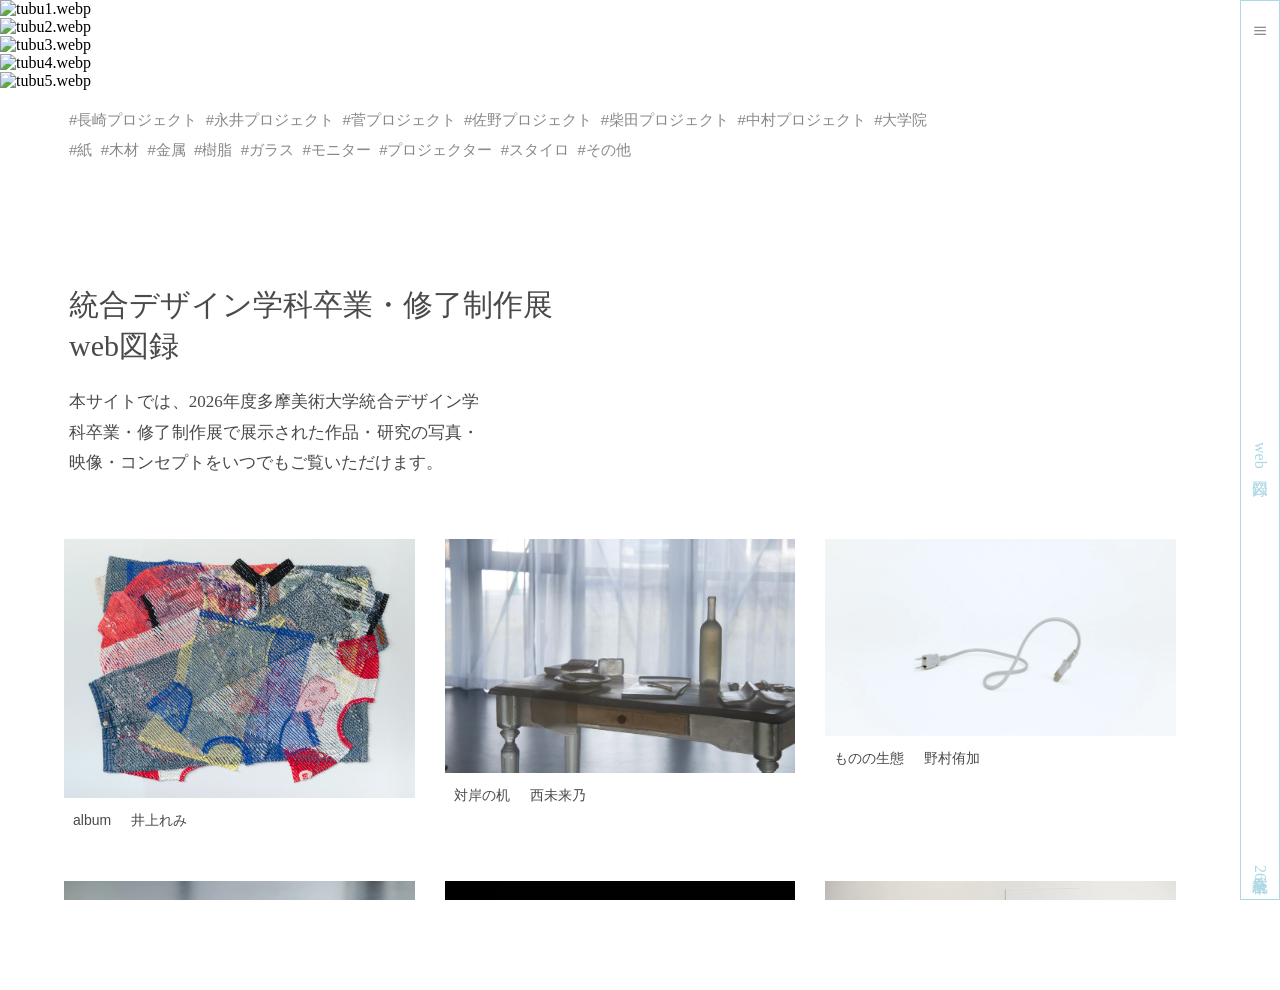
==== commit c1f2e6b7: "更新css他&つぶつぶ ・フッターを追加 ・つぶつぶギミックにプロジェクトカラーセットを設定してみた" ====
--- a/index.html
+++ b/index.html
@@ -3,7 +3,7 @@
 <head>
     <meta charset="UTF-8">
     <meta name="viewport" content="width=device-width, initial-scale=1.0">
-    <title>Prototype / 統合デザイン学科卒業・修了制作展2026 / web図録</title>
+    <title>統合デザイン学科卒業・修了制作展2026 / web図録</title>
     <link rel="stylesheet" href="common.css">
     <link rel="stylesheet" href="index.css">
     <link rel="stylesheet" href="tubu-float.css">
@@ -35,7 +35,37 @@
 
       <div id="work-list" class="work-grid for-index"></div>
 
-      <div style="height: 400px;"></div> <!--（スクロール確認用のダミー余白）-->
+      <div style="height: 200px;"></div> <!--（スクロール確認用のダミー余白）-->
+
+
+      
+      <footer>
+        <div class="footer_content">
+
+        <p class="footer-text">
+          Tama Art University<br>
+          Department of Integrated Design<br>
+          Graduation Show 2026 / web catalog
+        </p>
+
+        <div class="footer-bottom">
+          <div class="footer-logos">
+            <a href="https://www.tamabi.ac.jp/">
+              <img src="./images/logo/univlogo4x.webp" alt="Tama Art University" class="footer-logo">
+            </a>
+            <a href="https://integrated.jp/" target="_blank">
+              <img src="./images/logo/departmentlogo4x.webp" alt="TOGO" class="footer-logo">
+            </a>
+          </div>
+
+        <p id="copyright">
+          Copyright 2026 Tama Art University<br>
+          Department of Integrated Design Graduation Show 2026
+        </p>
+        </div>
+        </div>
+      </footer>
+
     </div>
   </main>
 
--- a/common.css
+++ b/common.css
@@ -81,6 +81,7 @@
   /*padding-right: 40px; /* 右側のバーの幅分、内側に押し戻す */
   pointer-events: auto; /* 開いているときは操作可能にするため追加 */
   overflow-y: auto;
+  font-family: "Times","Times New Roman","游明朝体","游明朝","Yu Mincho","YuMincho",serif;
 }
 .side-bar.is-open .fixed-labels {
   background-color: transparent;
@@ -176,6 +177,8 @@
   font-size: 25px;         /* 記号の大きさ */
   line-height: 1;          /* 行間の影響を排除 */
 }
+
+
 /* 下2つはサイドバー内の統合卒展26というトップへのリンクに関するもの */
 .link-to-top {
   text-decoration: none;
@@ -224,7 +227,9 @@
   text-decoration: none;
   color: #4a4a4a;
   text-align: left;
-}
+  transition: color 0.3s ease;
+}
+
 .sns-links {
   display: flex;
   font-family: "Times","Times New Roman";
@@ -277,8 +282,6 @@
 }
 
 
-
-
 /* iPhoneのタップハイライトを消す */
 * {
   -webkit-tap-highlight-color: transparent;
@@ -325,31 +328,36 @@
   width: 100%;
   height: auto;
   display: block;
-  /* 画像の下に隙間ができないように */
+  filter: none;
+
+  filter: grayscale(0%);     /* 彩度100%（カラー） */
+  transition: filter 0.4s ease;
 }
 
 /* 作品名と作者名のエリア */
 .work-info {
-  margin-top: 17px; /* 作品名と画像の間の距離 */
-  margin-left: 4px;
-  display: flex;
-  gap: 20px; /* 作品名と作者名の間の隙間 */
+  margin: 12px 4px 0 4px; /* topは作品名と画像の間の距離。rightとleftは左右の余白 */
+  display: flex;
+  column-gap: 20px; /* 横並び時の作品名と作者名の間の隙間 */
+  row-gap: 8px;
   font-size: 14px;
   color: #4a4a4a;
   padding: 0 5px; /* 少しだけ内側に寄せる */
   font-family: "游ゴシック","游ゴシック体","Yu Gothic","YuGothic",sans-serif;
   flex-wrap: wrap;
-  line-height: 0.5;
-}
-
+  line-height: 1.5;
+  transition: color 0.3s ease;
+}
 
 /* 画像が読み込まれるまでの背景（オプション） */
 .work-thumbnail {
+  /*background-color: #f9f9f9;*/
+
   background-color: #f9f9f9;
-}
-
-
-
+  position: relative;
+  overflow: hidden;
+  display: block;
+}
 
 
 /* リンクの初期デザインを打ち消す */
@@ -360,17 +368,123 @@
   width: 100%;
 }
 
+
+
+.work-thumbnail::after {
+  content: "";
+  position: absolute;
+  top: 0;
+  left: 0;
+  width: 100%;
+  height: 100%;
+  background-color: #00aeef; /* 色指定*/
+  opacity: 0;             /* 初期状態は透明 */
+  mix-blend-mode: screen; /* 画像と色を「スクリーン」でブレンド（白い部分が青く光る） */
+  transition: opacity 0.3s ease; /* 青くなるのをスムーズにする */
+  pointer-events: none;    /* クリックを画像本体に伝える */
+}
+
+
+
+
+/* ホバー演出がタッチする機材で残ったりしないように調整 */
+/* PC用 */
+@media (hover: hover) {
+/* 4. リンク（親）にホバーした時、中のオーバーレイ（子）を表示する */
+.work-item-link:hover .work-thumbnail::after {
+  opacity: 1; /* ホバー時は青い層を重ねる */
+}
+.work-item-link:hover .work-info{
+  color: magenta;
+  transition: 0.3s ease;
+}
+.work-item-link:hover .work-thumbnail img {
+  filter: grayscale(100%);
+  transition: filter 0.3s ease;
+}
+
+
+.menu-links a:hover{
+  color: magenta;
+  text-decoration: underline;
+  transition: 0.3s;
+}
+}
+/* スマホ用 */
+@media (hover: none) {
 /* iPhoneでタップした時に少し反応させる（任意） */
-.work-item-link:active {
-  opacity: 0.7;
-}
-
-
+/*.work-item-link:active {  opacity: 0.7;}*/
+
+/* スマホなどタップ操作系での反応の試作(ホバーなどとケンカするなら消す。代わりに上のactiveを復活) */
+.work-item-link:active .work-thumbnail::after{
+  opacity: 0.5;
+  transition: 0s;
+}
+.work-thumbnail::after{
+  transition: opacity 1.5s ease;
+}
+.work-item-link:active .work-thumbnail img {
+  filter: grayscale(100%);
+  transition: filter 0s;
+}
+.menu-links a{
+  transition: color 1.2s ease;
+}
+.work-item-link:active .work-info{
+  color: magenta;
+  transition: color 0s;
+}
+
+.menu-links a:active{
+  color: magenta;
+  text-decoration: underline;
+  transition: 0s;
+}
+}
+
+
+
+
+footer{
+  padding: 0 30px 25px 30px;  
+  font-family: "Times","Times New Roman","游明朝体","游明朝","Yu Mincho","YuMincho",serif;
+  color: #4a4a4a;
+}
+.footer-text{
+  display: flex;
+  font-size: 18px;
+  line-height: 1.5;
+  padding-bottom: 30px;
+}
+.footer-logos{
+  display: flex;
+  gap: 20px;
+  align-items: center;
+  padding-bottom: 15px;
+}
+.footer-logo{
+  height: auto;
+  max-height: 32px;
+  width: auto;
+}
+#copyright{
+  font-size: 12px;
+  line-height: 1.4;
+  padding-left: 0px;
+}
 
 
 
 
 /*レスポンシブ*/
+
+@media (min-width:600px)  {
+  footer {
+    padding: 0 10px 50px 10px;
+  }
+}
+
+
 
 @media (min-width: 820px) {
   .menu-links {
@@ -388,6 +502,7 @@
   .title-jp{
       margin-right: 40px;     /* 和英タイトルの間の距離 */
   }
+  
 }
 
 
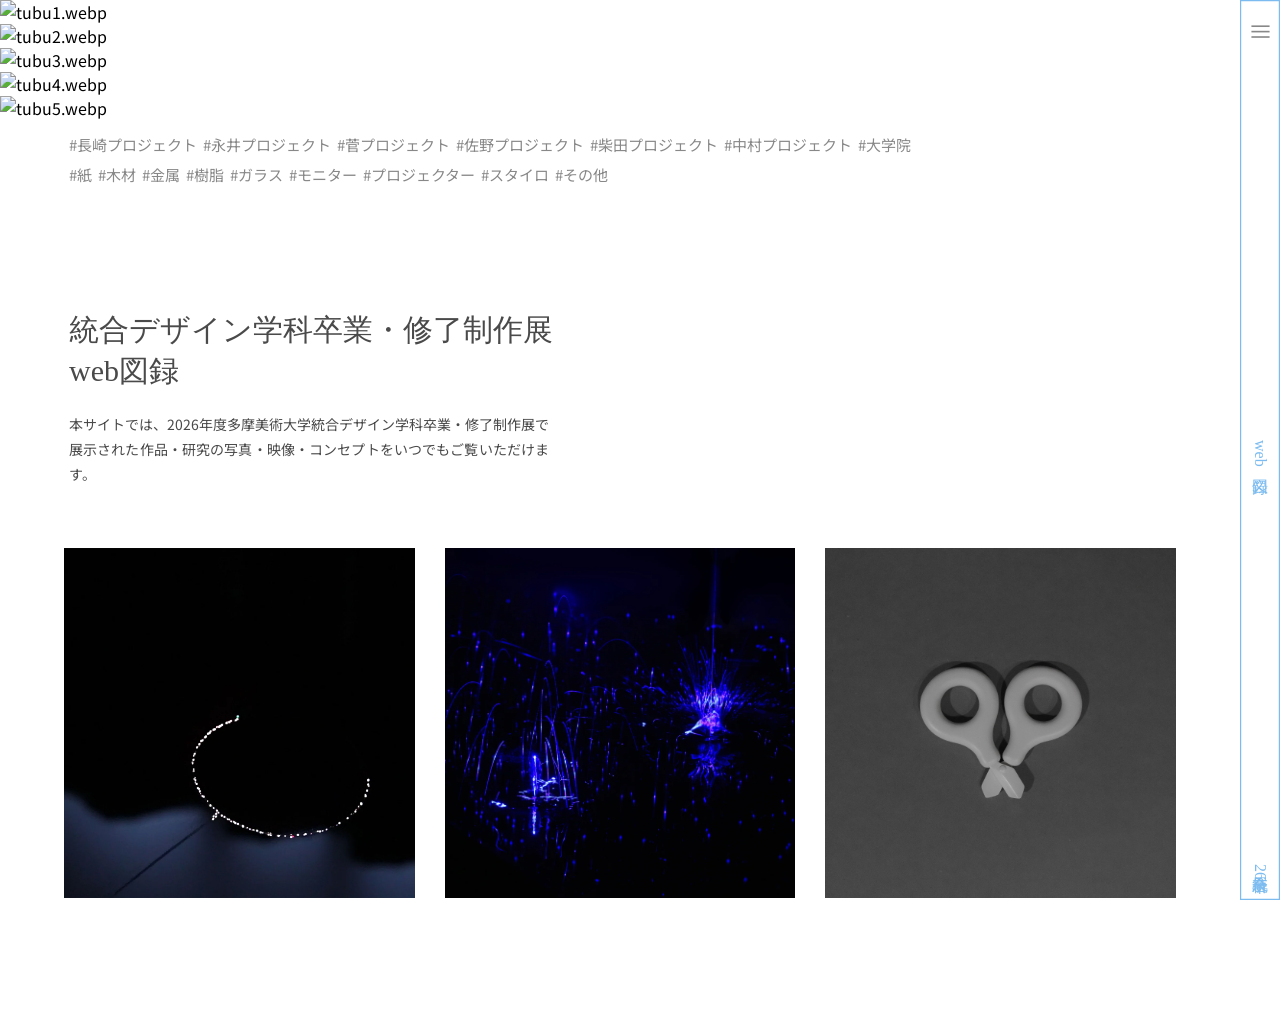
==== commit fc07ff0f: "ゴシックをYakuHanJPs, "Noto Sans"に変更しました" ====
--- a/index.html
+++ b/index.html
@@ -4,6 +4,10 @@
     <meta charset="UTF-8">
     <meta name="viewport" content="width=device-width, initial-scale=1.0">
     <title>統合デザイン学科卒業・修了制作展2026 / web図録</title>
+    <link rel="stylesheet" href="https://cdn.jsdelivr.net/npm/yakuhanJPs/yakuhanJPs.min.css">
+    <link rel="preconnect" href="https://fonts.googleapis.com">
+    <link rel="preconnect" href="https://fonts.gstatic.com" crossorigin>
+    <link href="https://fonts.googleapis.com/css2?family=Noto+Sans+JP:wght@400;700&display=swap" rel="stylesheet">
     <link rel="stylesheet" href="common.css">
     <link rel="stylesheet" href="index.css">
     <link rel="stylesheet" href="tubu-float.css">
@@ -23,9 +27,11 @@
   <main class="main-window">
     <div class="content-wrapper">
 
+    <div class="filter-tags-wrapper">
       <div id="project-tags" class="filter-tags"></div>
       <div id="material-tags" class="filter-tags"></div>
-
+    </div>
+    
 
       <section class="web-title">
         <a class="title" href="index.html">統合デザイン学科卒業・修了制作展<br>web図録</a>
--- a/common.css
+++ b/common.css
@@ -7,7 +7,7 @@
   padding: 0;
   overflow-x: hidden; /* 横方向のはみ出しを隠す */
   /*position: fixed;*/    /* iPhoneでの「引っ張り更新」などの余計な動きを止める（任意） */
-  font-family: "Times","Times New Roman","游ゴシック","游ゴシック体","Yu Gothic","YuGothic",serif;
+  font-family: 'YakuHanJPs', 'Noto Sans JP', sans-serif;
 }
 
 
@@ -77,7 +77,7 @@
 .side-bar.is-open {
   width: 100vw;
   background-color: #fff;
-  box-shadow: inset 0 0 0 3px #add8e6;
+  box-shadow: inset 0 0 0 1.2px #7bbbef;
   /*padding-right: 40px; /* 右側のバーの幅分、内側に押し戻す */
   pointer-events: auto; /* 開いているときは操作可能にするため追加 */
   overflow-y: auto;
@@ -91,7 +91,7 @@
 /* 縦書きテキスト */
 .vertical-text {
   writing-mode: vertical-rl;
-  color: #add8e6;
+  color: #7bbbef;
   font-family: "Times","Times New Roman","游明朝体","游明朝","Yu Mincho","YuMincho",serif;
   white-space: nowrap;   /* 改行を防ぐ */
 
@@ -129,7 +129,7 @@
   pointer-events: none;
   padding: 10px 0 calc(15px + env(safe-area-inset-bottom)) 0;
 
-  box-shadow: inset 0 0 0 1px #add8e6;  /* イラレの「線の位置：内側」と同じ挙動。4つ目の数値は線の広がりを指定 */
+  box-shadow: inset 0 0 0 1.2px #7bbbef;  /* イラレの「線の位置：内側」と同じ挙動。4つ目の数値は線の広がりを指定 */
   background-color: #fff; /* 閉じている時の白い帯 */
 }
 /* メニュー画面の時のみ、サイドバー横幅分を引くのではなく画面全体を用いて文字情報を配置 */
@@ -147,7 +147,7 @@
   justify-content: flex-start; /* 縦軸では中央揃えにしない */
   
   pointer-events: auto;
-  font-family: "Times","Times New Roman","游ゴシック","游ゴシック体","Yu Gothic","YuGothic",sans-serif;
+  font-family: 'YakuHanJPs', 'Noto Sans JP', sans-serif;
   box-sizing: border-box;
   position: relative;
 }
@@ -312,7 +312,7 @@
 .work-grid {
   display: grid;
   gap: 30px;
-  font-family: "游ゴシック","游ゴシック体","Yu Gothic","YuGothic",sans-serif;
+  font-family: 'YakuHanJPs', 'Noto Sans JP', sans-serif;
   box-sizing: border-box;
 }
 
@@ -326,12 +326,17 @@
 /* サムネイル画像 */
 .work-thumbnail img {
   width: 100%;
-  height: auto;
+  /*height: auto;*/ /* サムネイルを正方形化試作 */
   display: block;
   filter: none;
 
   filter: grayscale(0%);     /* 彩度100%（カラー） */
   transition: filter 0.4s ease;
+
+  /* サムネイルを正方形化試作 */
+  height: 100%;
+  object-fit: cover; /* 正方形に収まるようにトリミング */
+  object-position: center; /* 中央を基準にトリミング */
 }
 
 /* 作品名と作者名のエリア */
@@ -343,7 +348,7 @@
   font-size: 14px;
   color: #4a4a4a;
   padding: 0 5px; /* 少しだけ内側に寄せる */
-  font-family: "游ゴシック","游ゴシック体","Yu Gothic","YuGothic",sans-serif;
+  font-family: 'YakuHanJPs', 'Noto Sans JP', sans-serif;
   flex-wrap: wrap;
   line-height: 1.5;
   transition: color 0.3s ease;
@@ -357,6 +362,9 @@
   position: relative;
   overflow: hidden;
   display: block;
+
+  /* サムネイルを正方形化試作 */
+  aspect-ratio: 1 / 1; /* 正方形に固定 */
 }
 
 
--- a/index.css
+++ b/index.css
@@ -1,28 +1,53 @@
+
 
 
 
 
 
 .filter-tags {
-  font-family: "游ゴシック","游ゴシック体","Yu Gothic","YuGothic",sans-serif;
-  font-size: 13px;
+  font-family: 'YakuHanJPs', 'Noto Sans JP', sans-serif;
+  font-size: 12px;
   color: #888;
   display: flex;
   flex-wrap: wrap;       /* 画面端で自動で次の行へ */
   line-height: 2;      /* 行間を少し空けてタップしやすく */
-  word-break: break-all; /* 長い単語でも崩れないように */
-  margin-left: 10px;
 }
 
 .filter-tags span {
   cursor: pointer;
   /* padding: 0 5px; ← JSのスペースだけでなくCSSでも微調整可能 */
+  transition: color 0.3s ease;
+  white-space: nowrap;
 }
 .filter-tags span.active {
   color: magenta;
 }
-#project-tags{
-  margin-top: 15px;
+
+.filter-tags-wrapper{
+  margin-top: 10px;
+  margin-left: 10px;
+}
+
+
+
+/* ホバー演出がタッチする機材で残ったりしないように調整 */
+/* PC用 */
+@media (hover: hover) {
+.filter-tags span:hover{
+  color: magenta;
+  transition: 0.3s ease;
+}
+.filter-tags span.active:hover{
+  color: magenta;
+  opacity: 0.3;
+  transition: 0.3s ease;
+}
+}
+/* スマホ用 */
+@media (hover: none) {
+.filter-tags span.active {
+  color: magenta;
+}
 }
 
 
@@ -44,13 +69,14 @@
 
 }
 .web-title .titletext{
-    font-family: "Times","Times New Roman","游明朝体","游明朝","Yu Mincho","YuMincho",serif;
-    font-size: 13px;
+    font-family: 'YakuHanJPs', 'Noto Sans JP', sans-serif;
+    font-size: 12px;
     color: #4a4a4a;
     margin: 20px 0 60px 0;
-    max-width: 250px;     /* 箱組みのために横幅制限 */
+    max-width: 350px;     /* 箱組みのために横幅制限 */
     line-height: 1.8;
     text-align: justify;
+    white-space: pre-wrap;
 }
 .web-title a.title {
     color: #4a4a4a;
@@ -69,17 +95,45 @@
 
 /* レスポンシブ */
 
+
+@media (max-width:599px) {
+      .filter-tags-wrapper {
+        display: flex;
+        flex-wrap: wrap;
+      }
+    #project-tags, #material-tags {
+        display: contents; /* divの枠を消して中身だけ出す */
+      }      
+}
+
+
+
 /* 600px〜819px: 1列・左右に余白 */
 @media (min-width: 600px) {
   .content-wrapper {
     padding-left: 7%;
     padding-right: calc(40px + 7%);
   }
+  #project-tags, #material-tags {
+    display: flex;
+    flex-wrap: wrap;
+  }
+  .filter-tags-wrapper{
+      margin-left: 0px;
+  }
   .filter-tags{
     margin-left: 5px;
   }
   .web-title{
     margin-left: 5px;
+  }
+  .work-info{
+    padding: 0;
+    margin-left: 4px;
+  }
+  .web-title .titletext{
+    font-size: 14px;
+    max-width: 400px;     /* 箱組みのために横幅制限 */
   }
 
 }
@@ -105,8 +159,7 @@
     font-size: 20px;
   }
   .web-title .titletext{
-    font-size: 17px;
-    max-width: 410px;     /* 箱組みのために横幅制限 */
+    max-width: 480px;     /* 箱組みのために横幅制限 */
   }
 }
 
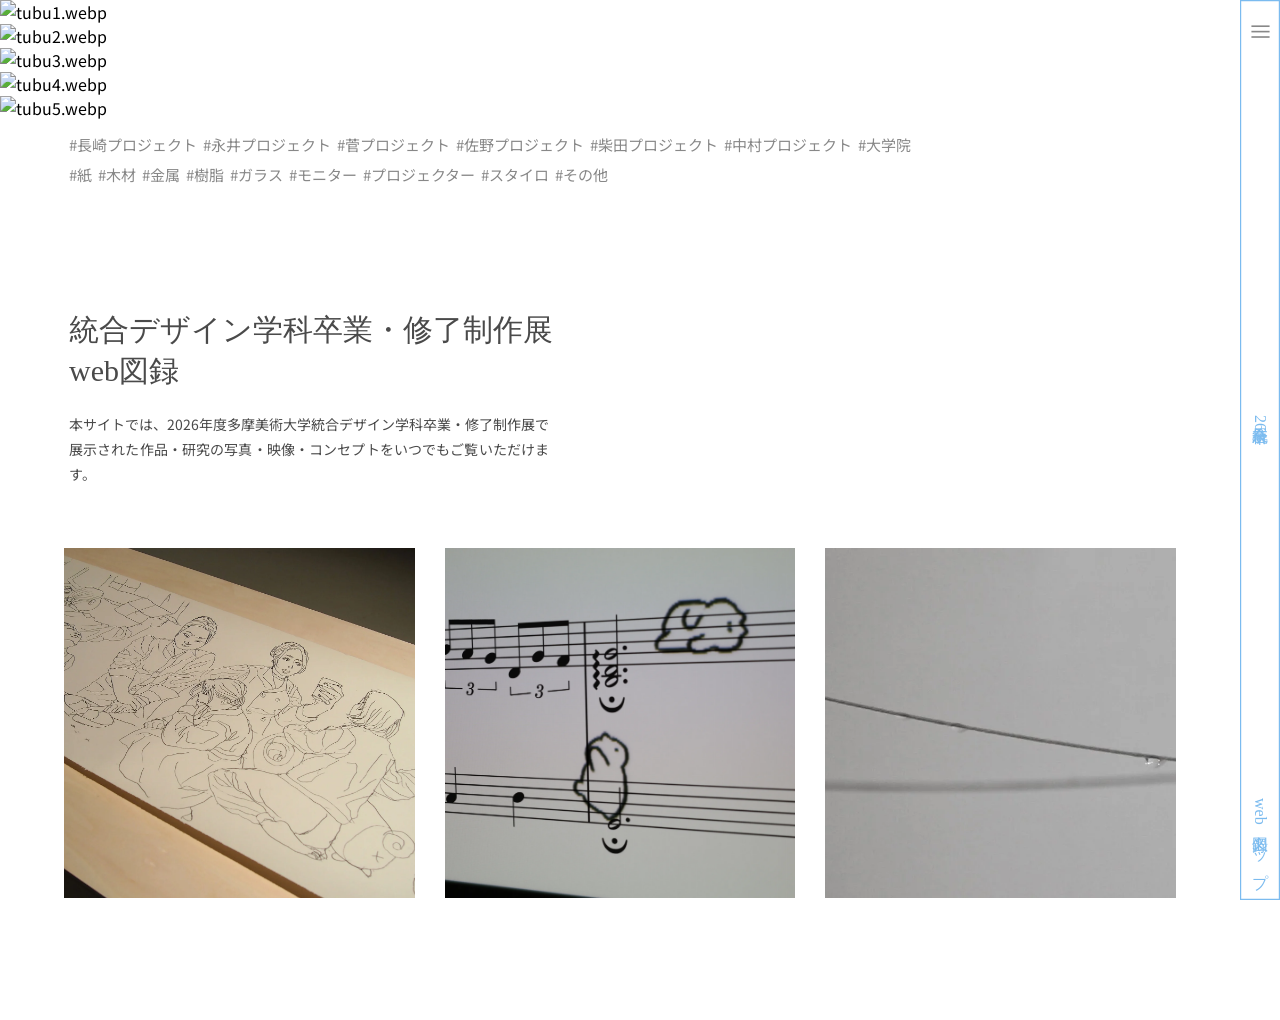
==== commit efe11561: "Merge branch 'main' of https://github.com/12261123-ryu/websisaku20260324" ====
--- a/index.html
+++ b/index.html
@@ -82,9 +82,10 @@
 <nav class="side-bar" id="side-bar">
     <div class="fixed-labels">
       <div class="bar-icon"  id="menu-icon-toggle"><span>≡</span></div>
-      <div class="bar-mid"><span class="vertical-text">web図録</span></div>
-      <div class="bar-low"><a href="index.html" class="vertical-text link-to-Top"><span class="vertical-text">統合卒展26</span></a></div>
+      <div class="bar-mid"><span class="vertical-text">統合卒展26</span></div>
+      <div class="bar-low"><a href="index.html" class="vertical-text link-to-Top"><span class="vertical-text">web図録トップ</span></a></div>
     </div>
+<!--サイドバーの字は、前は真ん中がweb図録、下が統合卒展26だった-->
 
 
 <!--左揃えしたいグループを一塊=wrapperにしていき、その中で左揃えにする-->
@@ -93,10 +94,10 @@
         <div class="menu-links">
           <div><a href="index.html" class="linktoTop">web図録トップ</a></div>
           <div><a class="linktoCredit">クレジット</a></div>
-          <div><a href="https://integrated.jp/gw26/" class="linktoExhibitionsite">当日のサイト</a></div>
+          <div><a href="https://integrated.jp/gw26/" class="linktoExhibitionsite" target="_blank" rel="noopener noreferrer">当日のサイト</a></div>
           <div class="sns-links">
-            <span><a href="https://www.instagram.com/integrated_gw">Instagram</a></span>
-            <span><a href="https://x.com/integrated_gw">X</a></span>
+            <span><a href="https://www.instagram.com/integrated_gw" target="_blank" rel="noopener noreferrer">Instagram</a></span>
+            <span><a href="https://x.com/integrated_gw" target="_blank" rel="noopener noreferrer">X</a></span>
           </div>
         </div>
       </div>
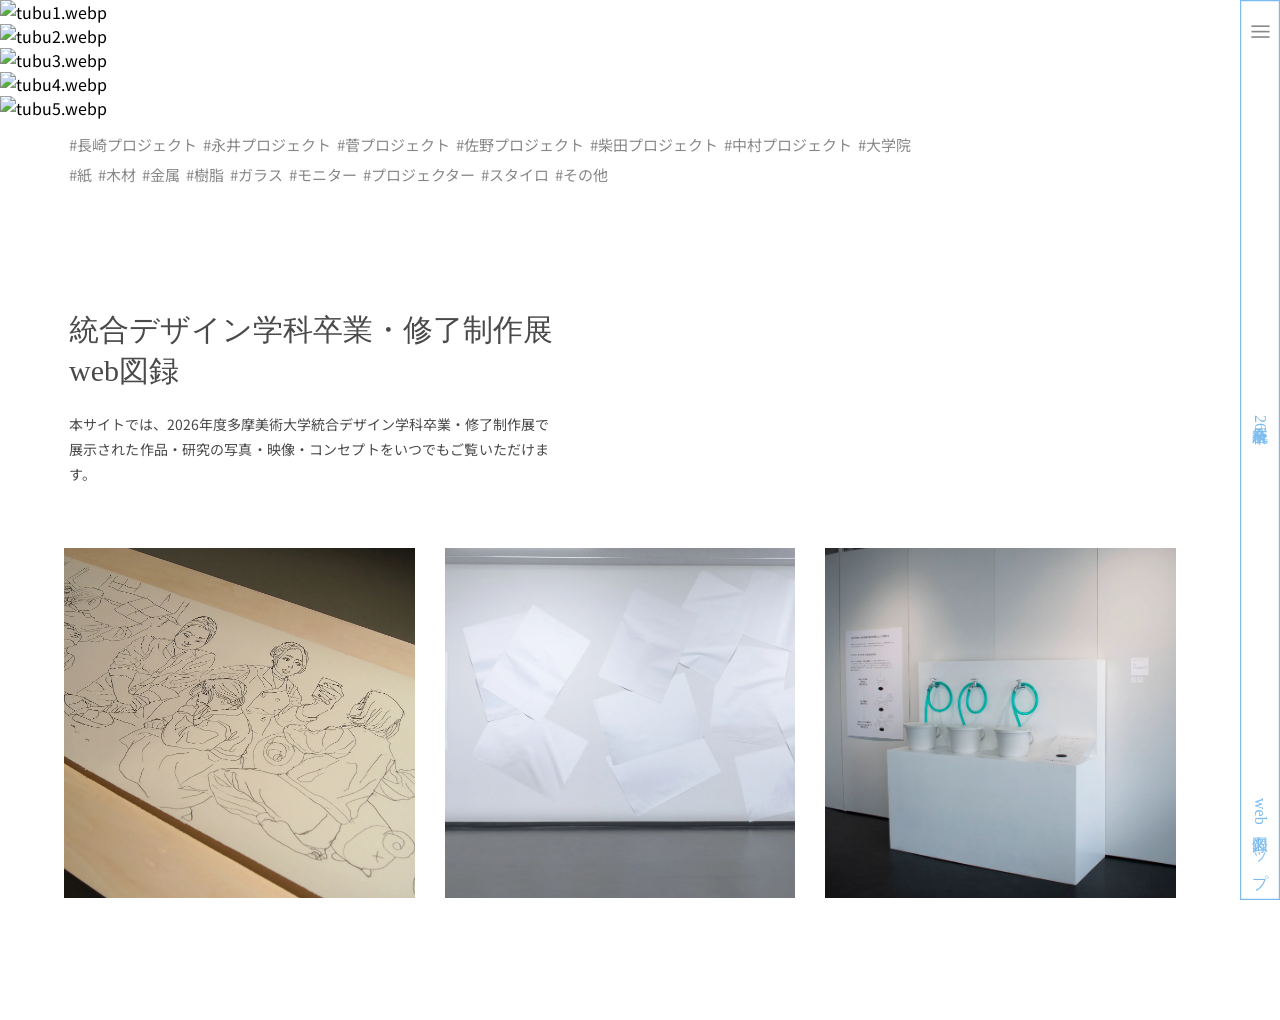
==== commit b88144cf: "noindex" ====
--- a/index.html
+++ b/index.html
@@ -2,6 +2,7 @@
 <html lang="ja">
 <head>
     <meta charset="UTF-8">
+    <meta name="robots" content="noindex, nofollow">
     <meta name="viewport" content="width=device-width, initial-scale=1.0">
     <title>統合デザイン学科卒業・修了制作展2026 / web図録</title>
     <link rel="stylesheet" href="https://cdn.jsdelivr.net/npm/yakuhanJPs/yakuhanJPs.min.css">
